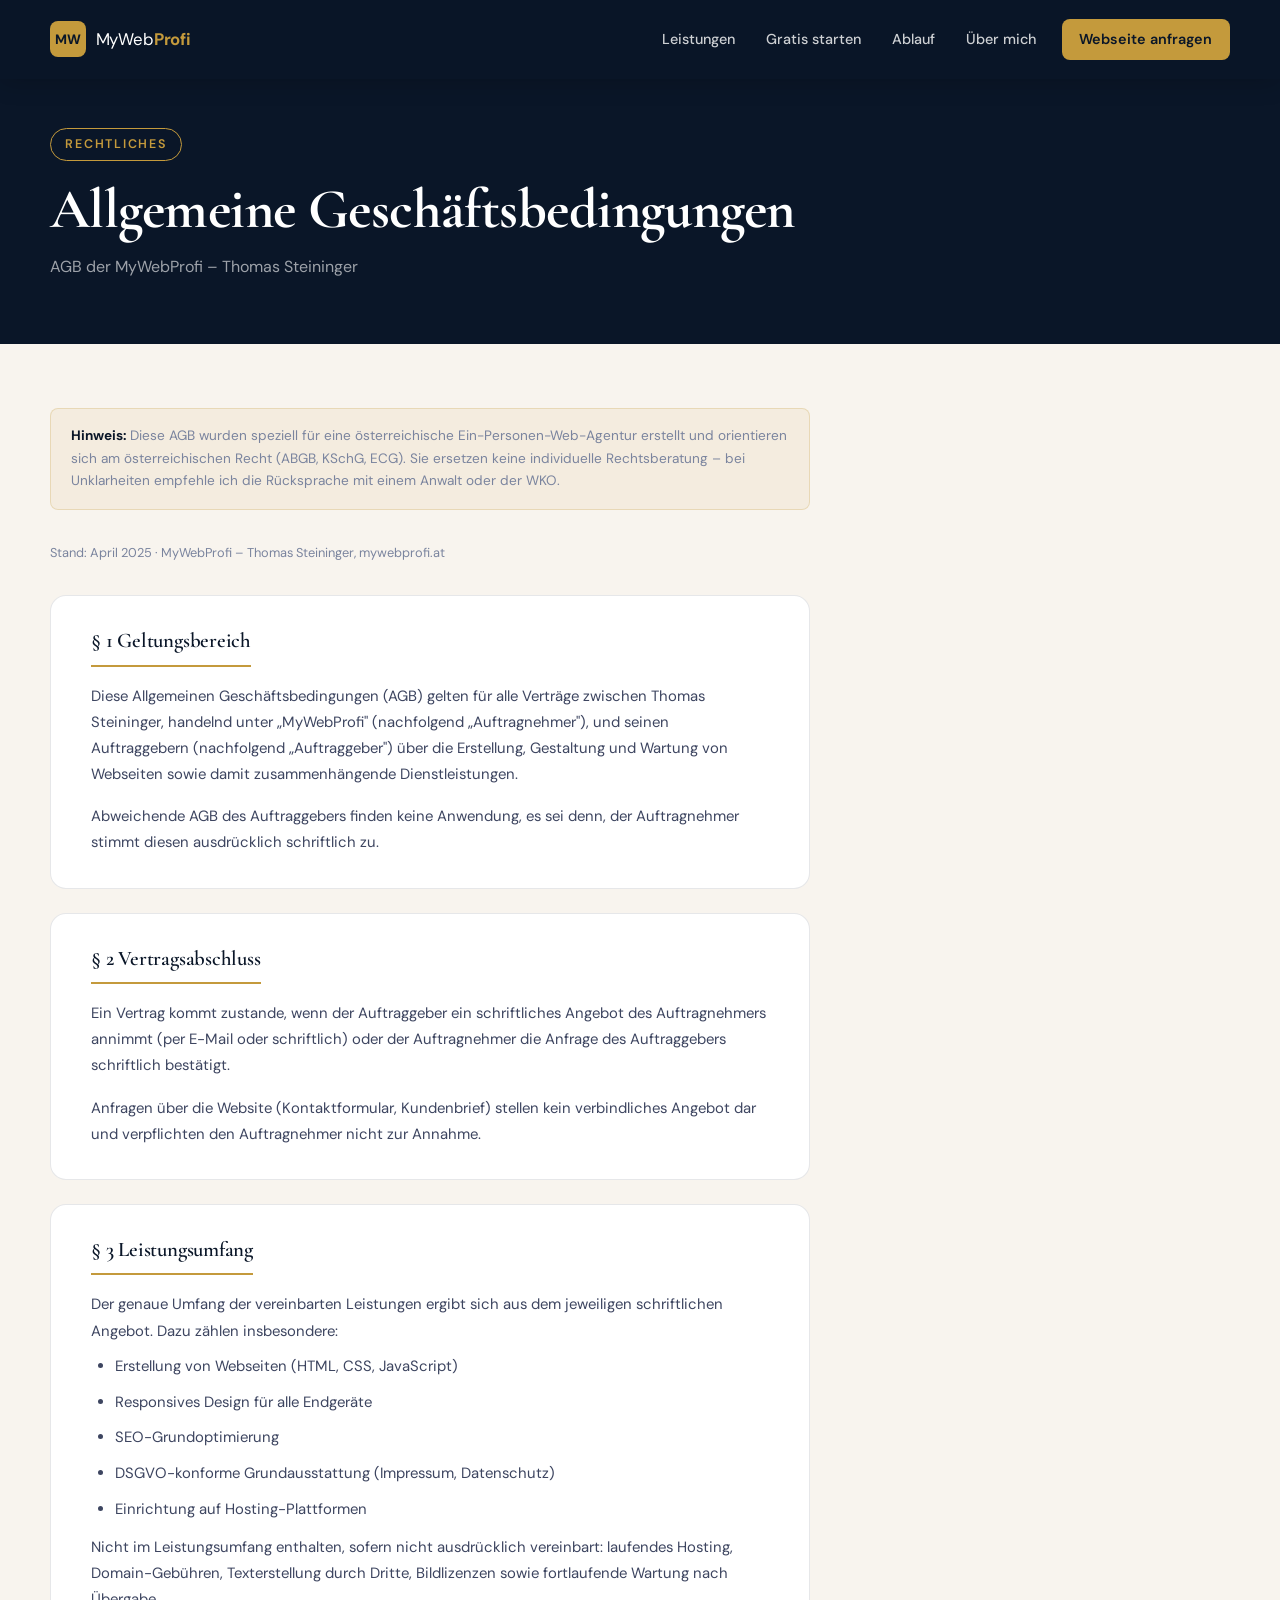
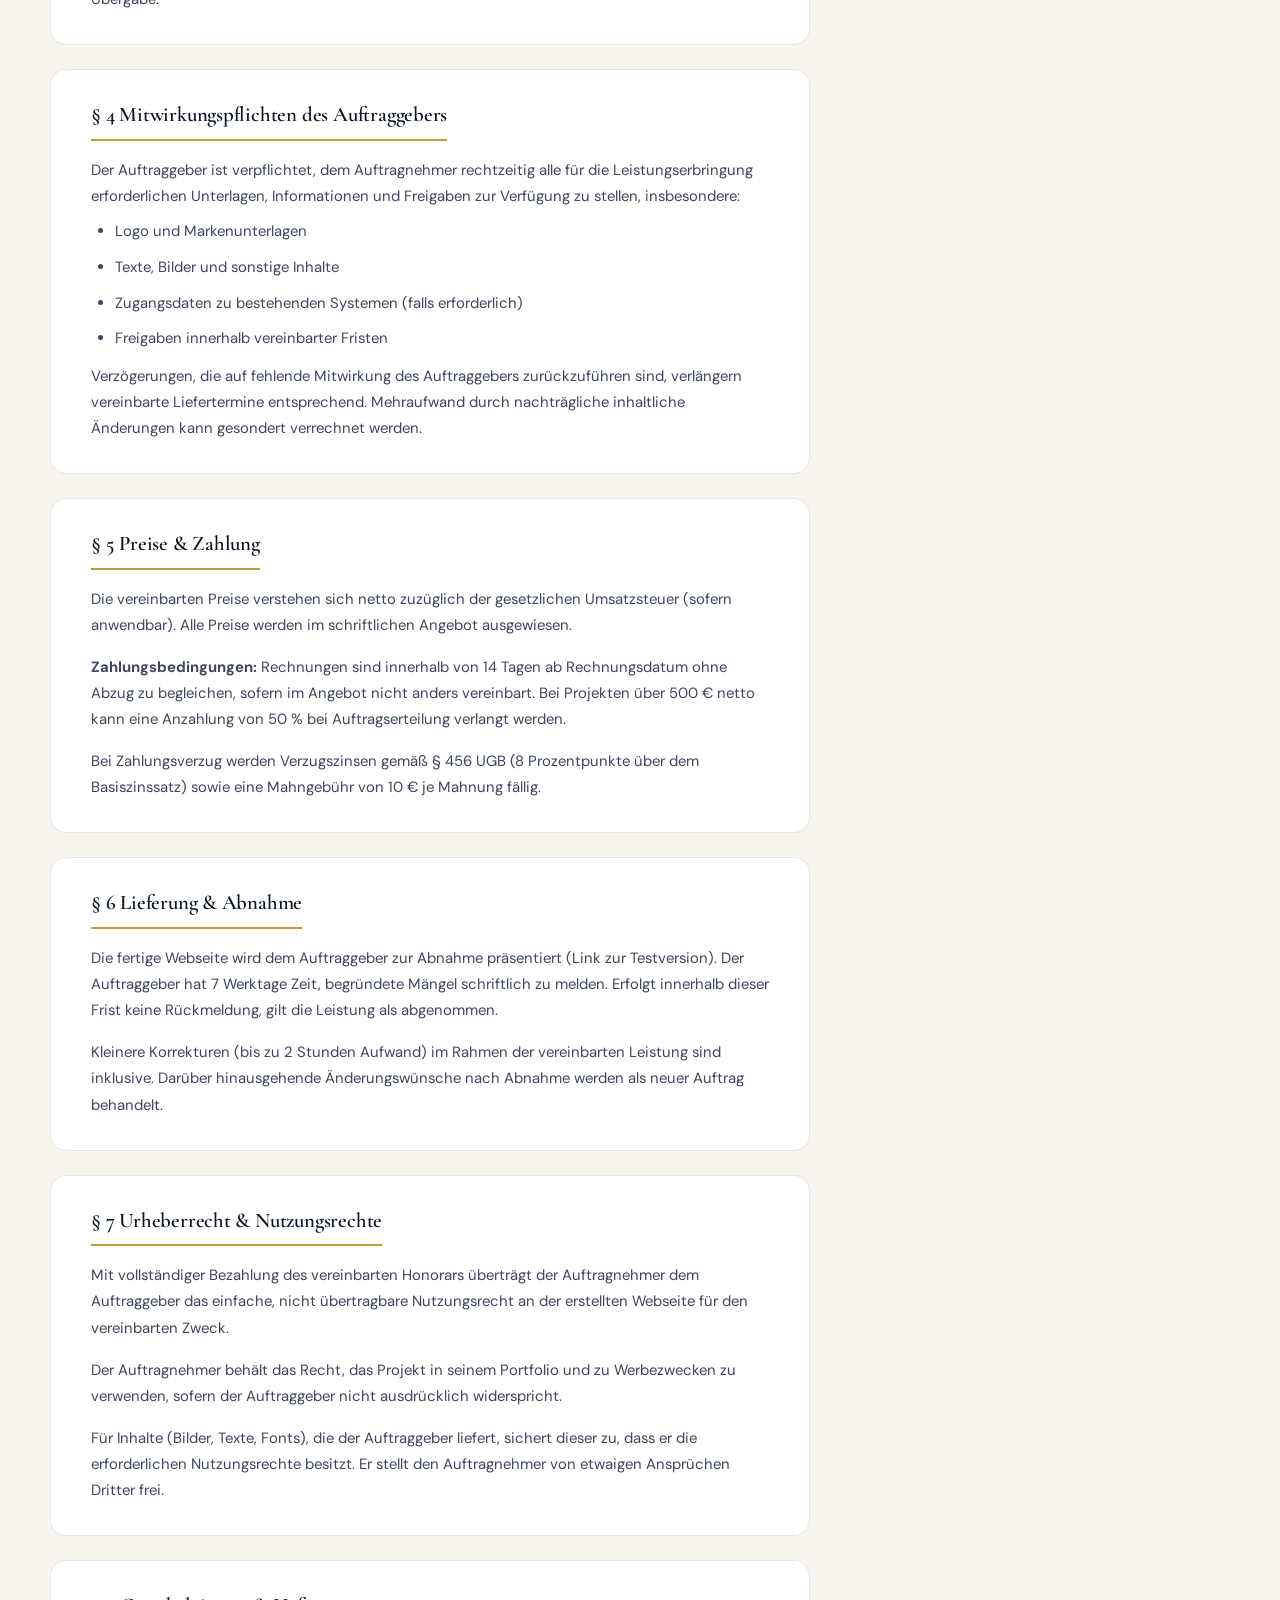
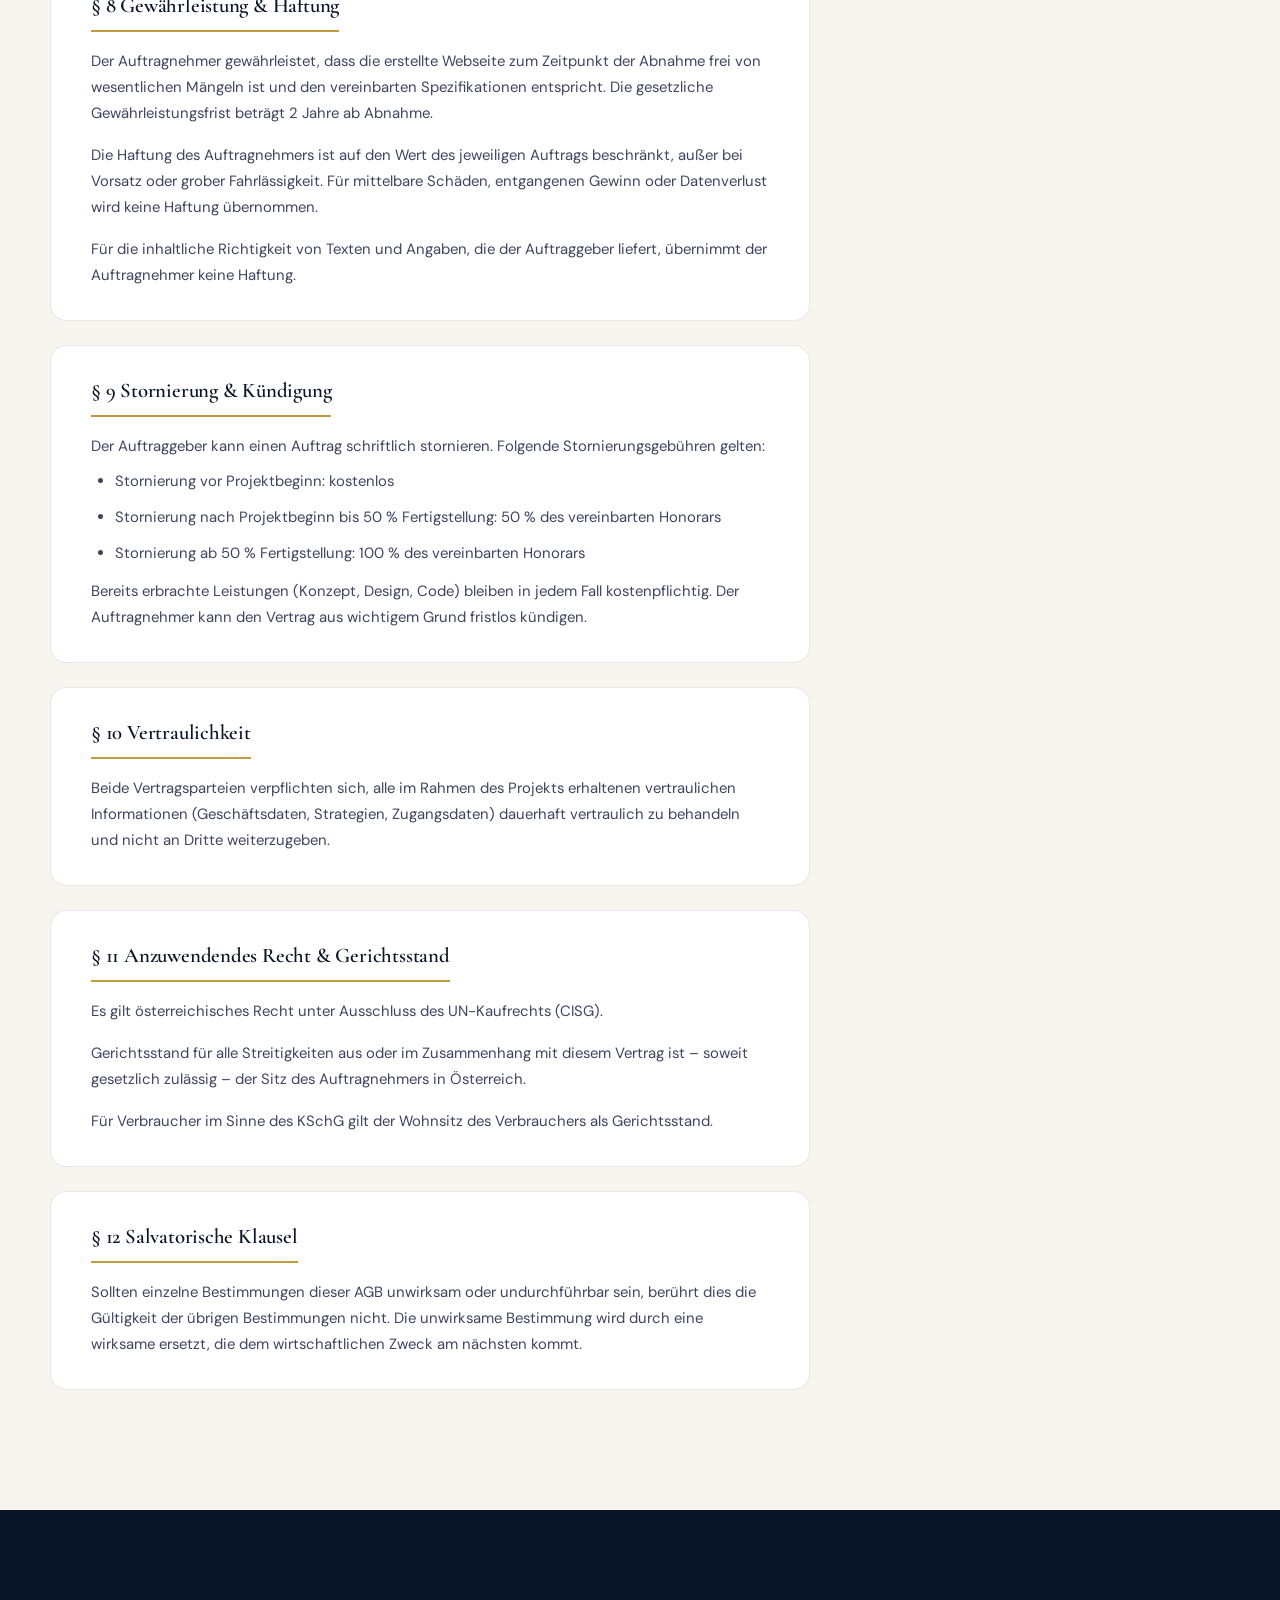
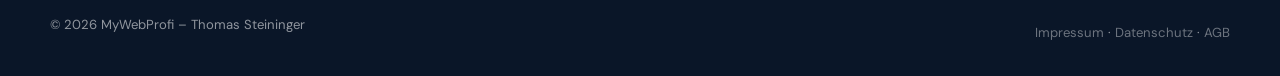
==== agb.html @ c3b55eb3 "Add files via upload" ====
<!DOCTYPE html>
<html lang="de">
<head>
  <meta charset="UTF-8" />
  <meta name="viewport" content="width=device-width, initial-scale=1.0" />
  <title>AGB – MyWebProfi</title>
  <meta name="description" content="Allgemeine Geschäftsbedingungen von MyWebProfi – Thomas Steininger." />
  <meta name="robots" content="noindex, follow" />
  <link rel="canonical" href="https://mywebprofi.at/agb.html" />
  <link rel="preconnect" href="https://fonts.googleapis.com" />
  <link rel="preconnect" href="https://fonts.gstatic.com" crossorigin />
  <link href="https://fonts.googleapis.com/css2?family=Cormorant+Garamond:wght@600;700&family=DM+Sans:wght@300;400;500;600&display=swap" rel="stylesheet" />
  <link rel="stylesheet" href="style.css" />
  <style>
    .legal-hero {
      background: var(--navy);
      padding: 8rem 0 4rem;
    }
    .legal-hero h1 {
      color: var(--white);
      font-size: clamp(2rem, 5vw, 3.5rem);
    }
    .legal-hero .section-label { margin-bottom: 1rem; }

    .legal-body {
      padding: 4rem 0 6rem;
      background: var(--cream);
    }
    .legal-content { max-width: 760px; }

    .legal-block {
      background: var(--white);
      border: 1px solid var(--border);
      border-radius: var(--radius-md);
      padding: 2rem 2.5rem;
      margin-bottom: 1.5rem;
    }
    .legal-block h2 {
      font-family: var(--font-display);
      font-size: 1.3rem;
      color: var(--navy);
      margin-bottom: 1rem;
      padding-bottom: 0.75rem;
      border-bottom: 2px solid var(--gold);
      display: inline-block;
    }
    .legal-block p, .legal-block li {
      font-size: 0.93rem;
      line-height: 1.75;
      color: var(--text-body);
      margin-bottom: 0.6rem;
    }
    .legal-block ul {
      list-style: disc;
      padding-left: 1.5rem;
      margin-bottom: 0.75rem;
    }
    .legal-block a { color: var(--gold); text-decoration: underline; }
    .legal-block p:last-child { margin-bottom: 0; }

    .stand {
      font-size: 0.8rem;
      color: var(--text-muted);
      margin-bottom: 2rem;
      display: block;
    }
    .hinweis-box {
      background: rgba(196,154,60,0.08);
      border: 1px solid rgba(196,154,60,0.25);
      border-radius: var(--radius-sm);
      padding: 1rem 1.25rem;
      font-size: 0.85rem;
      color: var(--text-muted);
      margin-bottom: 2rem;
      line-height: 1.65;
    }
    .hinweis-box strong { color: var(--navy); }
  </style>
</head>
<body>

  <!-- Navigation -->
  <header class="site-header scrolled" role="banner">
    <nav class="nav-inner" aria-label="Hauptnavigation">
      <a href="index.html" class="logo" aria-label="MyWebProfi Startseite">
        <span class="logo-mark">MW</span>
        <span class="logo-text">MyWeb<strong>Profi</strong></span>
      </a>
      <ul class="nav-links" role="list">
        <li><a href="index.html#leistungen">Leistungen</a></li>
        <li><a href="index.html#startangebot">Gratis starten</a></li>
        <li><a href="index.html#prozess">Ablauf</a></li>
        <li><a href="index.html#ueber-mich">Über mich</a></li>
        <li><a href="kundenbrief.html" class="nav-cta">Webseite anfragen</a></li>
      </ul>
    </nav>
  </header>

  <!-- Hero -->
  <section class="legal-hero">
    <div class="container">
      <span class="section-label">Rechtliches</span>
      <h1>Allgemeine Geschäfts&shy;bedingungen</h1>
      <p style="color:rgba(255,255,255,0.6);margin-top:.75rem;font-size:1rem;">
        AGB der MyWebProfi – Thomas Steininger
      </p>
    </div>
  </section>

  <!-- Content -->
  <main class="legal-body">
    <div class="container">
      <div class="legal-content">

        <div class="hinweis-box">
          <strong>Hinweis:</strong> Diese AGB wurden speziell für eine österreichische Ein-Personen-Web-Agentur erstellt und orientieren sich am österreichischen Recht (ABGB, KSchG, ECG). Sie ersetzen keine individuelle Rechtsberatung – bei Unklarheiten empfehle ich die Rücksprache mit einem Anwalt oder der WKO.
        </div>

        <span class="stand">Stand: April 2025 · MyWebProfi – Thomas Steininger, mywebprofi.at</span>

        <div class="legal-block">
          <h2>§ 1 Geltungsbereich</h2>
          <p>
            Diese Allgemeinen Geschäftsbedingungen (AGB) gelten für alle Verträge zwischen Thomas Steininger, handelnd unter „MyWebProfi" (nachfolgend „Auftragnehmer"), und seinen Auftraggebern (nachfolgend „Auftraggeber") über die Erstellung, Gestaltung und Wartung von Webseiten sowie damit zusammenhängende Dienstleistungen.
          </p>
          <p>
            Abweichende AGB des Auftraggebers finden keine Anwendung, es sei denn, der Auftragnehmer stimmt diesen ausdrücklich schriftlich zu.
          </p>
        </div>

        <div class="legal-block">
          <h2>§ 2 Vertragsabschluss</h2>
          <p>
            Ein Vertrag kommt zustande, wenn der Auftraggeber ein schriftliches Angebot des Auftragnehmers annimmt (per E-Mail oder schriftlich) oder der Auftragnehmer die Anfrage des Auftraggebers schriftlich bestätigt.
          </p>
          <p>
            Anfragen über die Website (Kontaktformular, Kundenbrief) stellen kein verbindliches Angebot dar und verpflichten den Auftragnehmer nicht zur Annahme.
          </p>
        </div>

        <div class="legal-block">
          <h2>§ 3 Leistungsumfang</h2>
          <p>
            Der genaue Umfang der vereinbarten Leistungen ergibt sich aus dem jeweiligen schriftlichen Angebot. Dazu zählen insbesondere:
          </p>
          <ul>
            <li>Erstellung von Webseiten (HTML, CSS, JavaScript)</li>
            <li>Responsives Design für alle Endgeräte</li>
            <li>SEO-Grundoptimierung</li>
            <li>DSGVO-konforme Grundausstattung (Impressum, Datenschutz)</li>
            <li>Einrichtung auf Hosting-Plattformen</li>
          </ul>
          <p>
            Nicht im Leistungsumfang enthalten, sofern nicht ausdrücklich vereinbart: laufendes Hosting, Domain-Gebühren, Texterstellung durch Dritte, Bildlizenzen sowie fortlaufende Wartung nach Übergabe.
          </p>
        </div>

        <div class="legal-block">
          <h2>§ 4 Mitwirkungspflichten des Auftraggebers</h2>
          <p>Der Auftraggeber ist verpflichtet, dem Auftragnehmer rechtzeitig alle für die Leistungserbringung erforderlichen Unterlagen, Informationen und Freigaben zur Verfügung zu stellen, insbesondere:</p>
          <ul>
            <li>Logo und Markenunterlagen</li>
            <li>Texte, Bilder und sonstige Inhalte</li>
            <li>Zugangsdaten zu bestehenden Systemen (falls erforderlich)</li>
            <li>Freigaben innerhalb vereinbarter Fristen</li>
          </ul>
          <p>
            Verzögerungen, die auf fehlende Mitwirkung des Auftraggebers zurückzuführen sind, verlängern vereinbarte Liefertermine entsprechend. Mehraufwand durch nachträgliche inhaltliche Änderungen kann gesondert verrechnet werden.
          </p>
        </div>

        <div class="legal-block">
          <h2>§ 5 Preise & Zahlung</h2>
          <p>
            Die vereinbarten Preise verstehen sich netto zuzüglich der gesetzlichen Umsatzsteuer (sofern anwendbar). Alle Preise werden im schriftlichen Angebot ausgewiesen.
          </p>
          <p>
            <strong>Zahlungsbedingungen:</strong> Rechnungen sind innerhalb von 14 Tagen ab Rechnungsdatum ohne Abzug zu begleichen, sofern im Angebot nicht anders vereinbart. Bei Projekten über 500 € netto kann eine Anzahlung von 50 % bei Auftragserteilung verlangt werden.
          </p>
          <p>
            Bei Zahlungsverzug werden Verzugszinsen gemäß § 456 UGB (8 Prozentpunkte über dem Basiszinssatz) sowie eine Mahngebühr von 10 € je Mahnung fällig.
          </p>
        </div>

        <div class="legal-block">
          <h2>§ 6 Lieferung & Abnahme</h2>
          <p>
            Die fertige Webseite wird dem Auftraggeber zur Abnahme präsentiert (Link zur Testversion). Der Auftraggeber hat 7 Werktage Zeit, begründete Mängel schriftlich zu melden. Erfolgt innerhalb dieser Frist keine Rückmeldung, gilt die Leistung als abgenommen.
          </p>
          <p>
            Kleinere Korrekturen (bis zu 2 Stunden Aufwand) im Rahmen der vereinbarten Leistung sind inklusive. Darüber hinausgehende Änderungswünsche nach Abnahme werden als neuer Auftrag behandelt.
          </p>
        </div>

        <div class="legal-block">
          <h2>§ 7 Urheberrecht & Nutzungsrechte</h2>
          <p>
            Mit vollständiger Bezahlung des vereinbarten Honorars überträgt der Auftragnehmer dem Auftraggeber das einfache, nicht übertragbare Nutzungsrecht an der erstellten Webseite für den vereinbarten Zweck.
          </p>
          <p>
            Der Auftragnehmer behält das Recht, das Projekt in seinem Portfolio und zu Werbezwecken zu verwenden, sofern der Auftraggeber nicht ausdrücklich widerspricht.
          </p>
          <p>
            Für Inhalte (Bilder, Texte, Fonts), die der Auftraggeber liefert, sichert dieser zu, dass er die erforderlichen Nutzungsrechte besitzt. Er stellt den Auftragnehmer von etwaigen Ansprüchen Dritter frei.
          </p>
        </div>

        <div class="legal-block">
          <h2>§ 8 Gewährleistung & Haftung</h2>
          <p>
            Der Auftragnehmer gewährleistet, dass die erstellte Webseite zum Zeitpunkt der Abnahme frei von wesentlichen Mängeln ist und den vereinbarten Spezifikationen entspricht. Die gesetzliche Gewährleistungsfrist beträgt 2 Jahre ab Abnahme.
          </p>
          <p>
            Die Haftung des Auftragnehmers ist auf den Wert des jeweiligen Auftrags beschränkt, außer bei Vorsatz oder grober Fahrlässigkeit. Für mittelbare Schäden, entgangenen Gewinn oder Datenverlust wird keine Haftung übernommen.
          </p>
          <p>
            Für die inhaltliche Richtigkeit von Texten und Angaben, die der Auftraggeber liefert, übernimmt der Auftragnehmer keine Haftung.
          </p>
        </div>

        <div class="legal-block">
          <h2>§ 9 Stornierung & Kündigung</h2>
          <p>Der Auftraggeber kann einen Auftrag schriftlich stornieren. Folgende Stornierungsgebühren gelten:</p>
          <ul>
            <li>Stornierung vor Projektbeginn: kostenlos</li>
            <li>Stornierung nach Projektbeginn bis 50 % Fertigstellung: 50 % des vereinbarten Honorars</li>
            <li>Stornierung ab 50 % Fertigstellung: 100 % des vereinbarten Honorars</li>
          </ul>
          <p>
            Bereits erbrachte Leistungen (Konzept, Design, Code) bleiben in jedem Fall kostenpflichtig. Der Auftragnehmer kann den Vertrag aus wichtigem Grund fristlos kündigen.
          </p>
        </div>

        <div class="legal-block">
          <h2>§ 10 Vertraulichkeit</h2>
          <p>
            Beide Vertragsparteien verpflichten sich, alle im Rahmen des Projekts erhaltenen vertraulichen Informationen (Geschäftsdaten, Strategien, Zugangsdaten) dauerhaft vertraulich zu behandeln und nicht an Dritte weiterzugeben.
          </p>
        </div>

        <div class="legal-block">
          <h2>§ 11 Anzuwendendes Recht & Gerichtsstand</h2>
          <p>
            Es gilt österreichisches Recht unter Ausschluss des UN-Kaufrechts (CISG).
          </p>
          <p>
            Gerichtsstand für alle Streitigkeiten aus oder im Zusammenhang mit diesem Vertrag ist – soweit gesetzlich zulässig – der Sitz des Auftragnehmers in Österreich.
          </p>
          <p>
            Für Verbraucher im Sinne des KSchG gilt der Wohnsitz des Verbrauchers als Gerichtsstand.
          </p>
        </div>

        <div class="legal-block">
          <h2>§ 12 Salvatorische Klausel</h2>
          <p>
            Sollten einzelne Bestimmungen dieser AGB unwirksam oder undurchführbar sein, berührt dies die Gültigkeit der übrigen Bestimmungen nicht. Die unwirksame Bestimmung wird durch eine wirksame ersetzt, die dem wirtschaftlichen Zweck am nächsten kommt.
          </p>
        </div>

      </div>
    </div>
  </main>

  <!-- Footer -->
  <footer class="site-footer" role="contentinfo">
    <div class="container">
      <div class="footer-bottom">
        <p>&copy; <span id="year"></span> MyWebProfi – Thomas Steininger</p>
        <p>
          <a href="impressum.html" style="color:rgba(255,255,255,.4);">Impressum</a> ·
          <a href="datenschutz.html" style="color:rgba(255,255,255,.4);">Datenschutz</a> ·
          <a href="agb.html" style="color:rgba(255,255,255,.4);">AGB</a>
        </p>
      </div>
    </div>
  </footer>

  <script>document.getElementById('year').textContent = new Date().getFullYear();</script>
</body>
</html>
---- style.css ----
/* ============================================================
   MyWebProfi – style.css
   Farb-Konzept: Tiefes Navy + Warmes Gold + Creme
   Typografie: Cormorant Garamond (Display) + DM Sans (Body)
   ============================================================ */

/* ---------- CSS Custom Properties (Design Tokens) ---------- */
:root {
  /* Farben */
  --navy:        #0A1628;
  --navy-light:  #13233F;
  --navy-mid:    #1C3059;
  --gold:        #C49A3C;
  --gold-light:  #D4AC52;
  --gold-pale:   #F0DFA8;
  --cream:       #F8F4EE;
  --cream-dark:  #EDE7DA;
  --white:       #FFFFFF;
  --text-dark:   #1A1A2E;
  --text-body:   #3D4560;
  --text-muted:  #7A849E;
  --border:      rgba(10, 22, 40, 0.1);
  --border-dark: rgba(255,255,255,0.1);

  /* Typografie */
  --font-display: 'Cormorant Garamond', Georgia, serif;
  --font-body:    'DM Sans', system-ui, sans-serif;

  /* Abstände */
  --section-gap:  6rem;
  --container:    1180px;
  --radius-sm:    8px;
  --radius-md:    16px;
  --radius-lg:    24px;

  /* Übergänge */
  --ease-out:    cubic-bezier(0.22, 1, 0.36, 1);
  --ease-in-out: cubic-bezier(0.65, 0, 0.35, 1);
}

/* ---------- Reset & Base ---------- */
*, *::before, *::after { box-sizing: border-box; margin: 0; padding: 0; }

html {
  scroll-behavior: smooth;
  scroll-padding-top: 80px;
  -webkit-font-smoothing: antialiased;
}

body {
  font-family: var(--font-body);
  font-size: 1rem;
  line-height: 1.7;
  color: var(--text-body);
  background: var(--cream);
  overflow-x: hidden;
}

img { max-width: 100%; height: auto; display: block; }

a { color: inherit; text-decoration: none; }
a:focus-visible {
  outline: 2px solid var(--gold);
  outline-offset: 3px;
  border-radius: 2px;
}

ul { list-style: none; }

::selection { background: var(--gold); color: var(--white); }

/* ---------- Typography ---------- */
h1, h2, h3, h4 {
  font-family: var(--font-display);
  font-weight: 600;
  line-height: 1.15;
  color: var(--navy);
  letter-spacing: -0.01em;
}

h1 { font-size: clamp(2.8rem, 6vw, 5rem); font-weight: 700; }
h2 { font-size: clamp(2rem, 4vw, 3rem); }
h3 { font-size: clamp(1.25rem, 2.5vw, 1.6rem); }

em { font-style: italic; color: var(--gold); }

p + p { margin-top: 1rem; }

/* ---------- Layout Utilities ---------- */
.container {
  width: min(var(--container), 100% - 3rem);
  margin-inline: auto;
}

.section { padding-block: var(--section-gap); }

.section-dark {
  background: var(--navy);
  color: var(--cream);
}
.section-dark h1, .section-dark h2, .section-dark h3 {
  color: var(--white);
}
.section-dark p, .section-dark li { color: rgba(248,244,238,0.75); }

.section-accent { background: var(--cream-dark); }

.section-header {
  text-align: center;
  max-width: 680px;
  margin: 0 auto 4rem;
}
.section-header p {
  margin-top: 1rem;
  font-size: 1.05rem;
}

.section-label {
  display: inline-block;
  font-family: var(--font-body);
  font-size: 0.78rem;
  font-weight: 600;
  letter-spacing: 0.14em;
  text-transform: uppercase;
  color: var(--gold);
  margin-bottom: 0.85rem;
  padding: 0.3rem 0.9rem;
  border: 1px solid var(--gold);
  border-radius: 100px;
}

/* ---------- Buttons ---------- */
.btn {
  display: inline-flex;
  align-items: center;
  gap: 0.55rem;
  font-family: var(--font-body);
  font-size: 0.92rem;
  font-weight: 600;
  padding: 0.85rem 1.75rem;
  border-radius: var(--radius-sm);
  border: 2px solid transparent;
  cursor: pointer;
  transition: all 0.25s var(--ease-out);
  white-space: nowrap;
  text-decoration: none;
}

.btn-primary {
  background: var(--gold);
  color: var(--navy);
  border-color: var(--gold);
}
.btn-primary:hover {
  background: var(--gold-light);
  border-color: var(--gold-light);
  transform: translateY(-2px);
  box-shadow: 0 8px 24px rgba(196,154,60,0.35);
}

.btn-ghost {
  background: transparent;
  color: var(--white);
  border-color: rgba(255,255,255,0.3);
}
.btn-ghost:hover {
  border-color: var(--white);
  background: rgba(255,255,255,0.08);
}

.btn-outline {
  background: transparent;
  color: var(--gold);
  border-color: var(--gold);
}
.btn-outline:hover {
  background: var(--gold);
  color: var(--navy);
  transform: translateY(-2px);
}

/* ---------- Navigation ---------- */
.site-header {
  position: fixed;
  top: 0; left: 0; right: 0;
  z-index: 100;
  padding: 0;
  transition: background 0.3s var(--ease-out), box-shadow 0.3s var(--ease-out), padding 0.3s;
}

.site-header.scrolled {
  background: rgba(10, 22, 40, 0.97);
  backdrop-filter: blur(12px);
  box-shadow: 0 2px 24px rgba(0,0,0,0.2);
}

.nav-inner {
  display: flex;
  align-items: center;
  justify-content: space-between;
  width: min(var(--container), 100% - 3rem);
  margin-inline: auto;
  padding-block: 1.2rem;
  gap: 2rem;
}

/* Logo */
.logo {
  display: flex;
  align-items: center;
  gap: 0.6rem;
  color: var(--white);
  font-family: var(--font-body);
  font-size: 1.05rem;
  font-weight: 400;
  letter-spacing: -0.01em;
  text-decoration: none;
}
.logo-mark {
  width: 36px; height: 36px;
  background: var(--gold);
  color: var(--navy);
  border-radius: 8px;
  display: grid;
  place-items: center;
  font-weight: 700;
  font-size: 0.85rem;
  letter-spacing: 0;
  flex-shrink: 0;
  transition: transform 0.2s var(--ease-out);
}
.logo:hover .logo-mark { transform: rotate(-6deg) scale(1.05); }
.logo-text strong { font-weight: 700; color: var(--gold); }

/* Nav links */
.nav-links {
  display: flex;
  align-items: center;
  gap: 0.25rem;
}

.nav-links a {
  display: block;
  padding: 0.5rem 0.85rem;
  font-size: 0.9rem;
  font-weight: 500;
  color: rgba(255,255,255,0.8);
  border-radius: var(--radius-sm);
  transition: color 0.2s, background 0.2s;
}
.nav-links a:hover { color: var(--white); background: rgba(255,255,255,0.08); }

.nav-links .nav-cta {
  background: var(--gold);
  color: var(--navy);
  font-weight: 600;
  padding: 0.5rem 1.1rem;
  margin-left: 0.5rem;
}
.nav-links .nav-cta:hover { background: var(--gold-light); }

/* Mobile toggle */
.nav-toggle {
  display: none;
  flex-direction: column;
  gap: 5px;
  background: none;
  border: none;
  cursor: pointer;
  padding: 0.4rem;
}
.nav-toggle span {
  display: block;
  width: 24px;
  height: 2px;
  background: var(--white);
  border-radius: 2px;
  transition: transform 0.25s var(--ease-out), opacity 0.25s;
}
.nav-toggle.open span:nth-child(1) { transform: translateY(7px) rotate(45deg); }
.nav-toggle.open span:nth-child(2) { opacity: 0; }
.nav-toggle.open span:nth-child(3) { transform: translateY(-7px) rotate(-45deg); }

/* ---------- Hero ---------- */
.hero {
  position: relative;
  min-height: 100svh;
  display: flex;
  align-items: center;
  background: var(--navy);
  overflow: hidden;
  padding-top: 100px;
  padding-bottom: 5rem;
}

.hero-bg {
  position: absolute;
  inset: 0;
  pointer-events: none;
}

.hero-grid {
  position: absolute;
  inset: 0;
  background-image:
    linear-gradient(rgba(196,154,60,0.06) 1px, transparent 1px),
    linear-gradient(90deg, rgba(196,154,60,0.06) 1px, transparent 1px);
  background-size: 60px 60px;
  mask-image: radial-gradient(ellipse 80% 80% at 50% 50%, black 20%, transparent 80%);
}

.hero-glow {
  position: absolute;
  border-radius: 50%;
  filter: blur(80px);
  pointer-events: none;
}
.glow-1 {
  width: 600px; height: 600px;
  background: radial-gradient(circle, rgba(196,154,60,0.15) 0%, transparent 70%);
  top: -20%; right: -10%;
}
.glow-2 {
  width: 400px; height: 400px;
  background: radial-gradient(circle, rgba(28,48,89,0.8) 0%, transparent 70%);
  bottom: 0; left: 5%;
}

.hero-content {
  position: relative;
  z-index: 1;
  max-width: 760px;
}

.hero-badge {
  display: inline-flex;
  align-items: center;
  gap: 0.5rem;
  font-size: 0.8rem;
  font-weight: 600;
  letter-spacing: 0.1em;
  text-transform: uppercase;
  color: var(--gold);
  border: 1px solid rgba(196,154,60,0.35);
  border-radius: 100px;
  padding: 0.35rem 0.9rem;
  margin-bottom: 1.5rem;
}

.badge-dot {
  width: 6px; height: 6px;
  background: var(--gold);
  border-radius: 50%;
  animation: pulse 2s ease-in-out infinite;
}
@keyframes pulse {
  0%, 100% { opacity: 1; transform: scale(1); }
  50% { opacity: 0.5; transform: scale(1.4); }
}

.hero-title {
  color: var(--white);
  margin-bottom: 1.5rem;
  text-shadow: 0 2px 40px rgba(0,0,0,0.4);
}

.hero-subtitle {
  font-size: clamp(1.05rem, 2vw, 1.2rem);
  color: rgba(248,244,238,0.7);
  max-width: 560px;
  margin-bottom: 2.5rem;
  line-height: 1.7;
}

.hero-actions {
  display: flex;
  flex-wrap: wrap;
  gap: 1rem;
  margin-bottom: 3.5rem;
}

.hero-stats {
  display: flex;
  flex-wrap: wrap;
  align-items: center;
  gap: 0;
  padding-top: 2rem;
  border-top: 1px solid rgba(255,255,255,0.1);
}

.stat {
  display: flex;
  flex-direction: column;
  align-items: flex-start;
  padding-inline: 2rem;
}
.stat:first-child { padding-left: 0; }

.stat-number {
  font-family: var(--font-display);
  font-size: 2.5rem;
  font-weight: 700;
  color: var(--white);
  line-height: 1;
}
.stat-plus {
  font-family: var(--font-display);
  font-size: 1.8rem;
  font-weight: 700;
  color: var(--gold);
  vertical-align: top;
  line-height: 1;
}
.stat-label {
  font-size: 0.8rem;
  color: rgba(255,255,255,0.5);
  margin-top: 0.25rem;
  letter-spacing: 0.02em;
}
.stat-divider {
  width: 1px;
  height: 48px;
  background: rgba(255,255,255,0.12);
}

.hero-scroll-hint {
  position: absolute;
  bottom: 2rem;
  right: 2.5rem;
  display: flex;
  align-items: center;
  gap: 0.6rem;
  color: rgba(255,255,255,0.35);
  font-size: 0.72rem;
  letter-spacing: 0.1em;
  text-transform: uppercase;
  writing-mode: vertical-rl;
}

@keyframes scrollBounce {
  0%, 100% { transform: translateY(0); }
  50% { transform: translateY(4px); }
}
.scroll-dot { animation: scrollBounce 2s ease-in-out infinite; }

/* ---------- USPs ---------- */
.usps { padding-block: 5rem; background: var(--cream); }

.usps-grid {
  display: grid;
  grid-template-columns: repeat(auto-fit, minmax(240px, 1fr));
  gap: 1.5rem;
}

.usp-card {
  background: var(--white);
  border-radius: var(--radius-md);
  padding: 2rem;
  border: 1px solid var(--border);
  transition: transform 0.3s var(--ease-out), box-shadow 0.3s var(--ease-out), border-color 0.3s;
  position: relative;
  overflow: hidden;
}
.usp-card::before {
  content: '';
  position: absolute;
  bottom: 0; left: 0; right: 0;
  height: 3px;
  background: var(--gold);
  transform: scaleX(0);
  transition: transform 0.3s var(--ease-out);
  transform-origin: left;
}
.usp-card:hover {
  transform: translateY(-6px);
  box-shadow: 0 16px 48px rgba(10,22,40,0.1);
  border-color: rgba(196,154,60,0.25);
}
.usp-card:hover::before { transform: scaleX(1); }

.usp-icon {
  font-size: 2rem;
  margin-bottom: 1rem;
  display: block;
}

.usp-card h3 {
  font-size: 1.2rem;
  margin-bottom: 0.6rem;
}

.usp-card p { font-size: 0.93rem; color: var(--text-muted); line-height: 1.65; }

/* ---------- Leistungen ---------- */
.leistungen { background: var(--cream); }

.leistungen-grid {
  display: grid;
  grid-template-columns: repeat(auto-fit, minmax(280px, 1fr));
  gap: 1.5rem;
}

.leistung-card {
  background: var(--white);
  border: 1px solid var(--border);
  border-radius: var(--radius-md);
  padding: 2.25rem 2rem;
  position: relative;
  transition: transform 0.3s var(--ease-out), box-shadow 0.3s var(--ease-out);
}
.leistung-card:hover {
  transform: translateY(-4px);
  box-shadow: 0 12px 40px rgba(10,22,40,0.08);
}

.leistung-num {
  position: absolute;
  top: 1.5rem; right: 1.75rem;
  font-family: var(--font-display);
  font-size: 3.5rem;
  font-weight: 700;
  color: var(--cream-dark);
  line-height: 1;
  user-select: none;
}

.leistung-icon {
  color: var(--gold);
  margin-bottom: 1.25rem;
}

.leistung-card h3 { margin-bottom: 0.75rem; font-size: 1.3rem; }
.leistung-card > p { font-size: 0.93rem; margin-bottom: 1.5rem; }

.leistung-features {
  display: flex;
  flex-direction: column;
  gap: 0.4rem;
}
.leistung-features li {
  font-size: 0.88rem;
  color: var(--text-muted);
  padding-left: 1.1rem;
  position: relative;
}
.leistung-features li::before {
  content: '✓';
  position: absolute;
  left: 0;
  color: var(--gold);
  font-weight: 600;
}

/* ---------- Pakete ---------- */
.pakete-grid {
  display: grid;
  grid-template-columns: repeat(auto-fit, minmax(280px, 1fr));
  gap: 1.5rem;
  align-items: start;
}

.paket-card {
  background: var(--navy-light);
  border: 1px solid var(--border-dark);
  border-radius: var(--radius-md);
  padding: 2.25rem 2rem;
  position: relative;
  transition: transform 0.3s var(--ease-out), box-shadow 0.3s var(--ease-out);
}
.paket-card:hover { transform: translateY(-4px); }

.paket-featured {
  background: linear-gradient(135deg, var(--navy-mid) 0%, var(--navy-light) 100%);
  border-color: var(--gold);
  box-shadow: 0 0 0 1px var(--gold), 0 20px 60px rgba(0,0,0,0.4);
  transform: scale(1.03);
}
.paket-featured:hover { transform: scale(1.03) translateY(-4px); }

.paket-badge {
  position: absolute;
  top: -1rem; left: 50%;
  transform: translateX(-50%);
  background: var(--gold);
  color: var(--navy);
  font-size: 0.75rem;
  font-weight: 700;
  letter-spacing: 0.06em;
  text-transform: uppercase;
  padding: 0.3rem 1rem;
  border-radius: 100px;
  white-space: nowrap;
}

.paket-header { margin-bottom: 1.75rem; }

.paket-name {
  display: block;
  font-size: 0.8rem;
  font-weight: 600;
  letter-spacing: 0.12em;
  text-transform: uppercase;
  color: var(--gold);
  margin-bottom: 0.75rem;
}

.paket-preis {
  display: flex;
  align-items: baseline;
  gap: 0.2rem;
  margin-bottom: 0.75rem;
}
.preis-von { font-size: 0.85rem; color: rgba(255,255,255,0.5); }
.preis-zahl {
  font-family: var(--font-display);
  font-size: 3rem;
  font-weight: 700;
  color: var(--white);
  line-height: 1;
}
.preis-waehrung {
  font-family: var(--font-display);
  font-size: 1.5rem;
  font-weight: 600;
  color: var(--gold);
}

.paket-desc { font-size: 0.9rem; color: rgba(255,255,255,0.55); line-height: 1.55; }

.paket-features {
  display: flex;
  flex-direction: column;
  gap: 0.6rem;
  margin-bottom: 2rem;
}
.paket-features li {
  font-size: 0.9rem;
  color: rgba(248,244,238,0.8);
  display: flex;
  align-items: center;
  gap: 0.6rem;
}
.paket-features li span {
  color: var(--gold);
  font-weight: 700;
  flex-shrink: 0;
}
.paket-features li.feature-grayed {
  color: rgba(255,255,255,0.25);
}
.paket-features li.feature-grayed span { color: rgba(255,255,255,0.2); }

.paket-btn { width: 100%; justify-content: center; }

.pakete-hinweis {
  text-align: center;
  margin-top: 2.5rem;
  color: rgba(255,255,255,0.45);
  font-size: 0.9rem;
}
.pakete-hinweis a { color: var(--gold); text-decoration: underline; }

/* ---------- Prozess ---------- */
.prozess { background: var(--cream); }

.prozess-steps {
  display: grid;
  gap: 0;
  max-width: 760px;
  margin: 0 auto;
}

.prozess-step {
  display: grid;
  grid-template-columns: 80px 1fr;
  gap: 2rem;
  padding-bottom: 3rem;
  position: relative;
}
.prozess-step:not(:last-child)::after {
  content: '';
  position: absolute;
  left: 39px;
  top: 60px;
  bottom: 0;
  width: 2px;
  background: linear-gradient(to bottom, var(--gold), rgba(196,154,60,0.1));
}

.step-number {
  width: 56px; height: 56px;
  background: var(--navy);
  color: var(--gold);
  border-radius: 50%;
  display: grid;
  place-items: center;
  font-family: var(--font-display);
  font-size: 1.4rem;
  font-weight: 700;
  border: 2px solid var(--gold);
  flex-shrink: 0;
  position: relative;
  z-index: 1;
  transition: transform 0.3s var(--ease-out), box-shadow 0.3s var(--ease-out);
}
.prozess-step:hover .step-number {
  transform: scale(1.1);
  box-shadow: 0 0 0 6px rgba(196,154,60,0.12);
}

.step-content { padding-top: 0.75rem; }
.step-content h3 { margin-bottom: 0.5rem; }
.step-content p { font-size: 0.95rem; }

/* ---------- Vertrauen ---------- */
.vertrauen-inner {
  display: grid;
  grid-template-columns: 1fr auto;
  gap: 5rem;
  align-items: center;
}

.vertrauen-text .section-label { margin-bottom: 1rem; }
.vertrauen-text h2 { margin-bottom: 1.25rem; }

.vertrauen-liste {
  display: flex;
  flex-direction: column;
  gap: 0.75rem;
  margin-top: 2rem;
}
.vertrauen-liste li {
  display: flex;
  align-items: center;
  gap: 0.75rem;
  font-size: 0.95rem;
  font-weight: 500;
}

.vertrauen-bild { flex-shrink: 0; }

.bild-placeholder {
  width: 280px; height: 320px;
  border-radius: var(--radius-lg);
  background: linear-gradient(135deg, var(--navy) 0%, var(--navy-mid) 100%);
  display: grid;
  place-items: center;
  position: relative;
  border: 2px solid var(--cream-dark);
  overflow: hidden;
}
.bild-initials {
  font-family: var(--font-display);
  font-size: 5rem;
  font-weight: 700;
  color: var(--gold);
  opacity: 0.6;
  user-select: none;
}
.bild-deco {
  position: absolute;
  bottom: -20px; right: -20px;
  width: 120px; height: 120px;
  border: 3px solid var(--gold);
  border-radius: var(--radius-md);
  opacity: 0.25;
  transform: rotate(15deg);
}

/* ---------- Über mich ---------- */
.ueber-inner { max-width: 760px; }

.ueber-content .section-label { margin-bottom: 1rem; }
.ueber-content h2 { margin-bottom: 1.5rem; }

.ueber-skills {
  display: flex;
  flex-wrap: wrap;
  gap: 0.6rem;
  margin-top: 2rem;
}

.skill-tag {
  padding: 0.4rem 0.9rem;
  background: var(--cream-dark);
  border: 1px solid rgba(10,22,40,0.12);
  border-radius: 100px;
  font-size: 0.83rem;
  font-weight: 500;
  color: var(--navy);
}

/* ---------- FAQ ---------- */
.faq-list {
  max-width: 760px;
  margin: 0 auto;
  display: flex;
  flex-direction: column;
  gap: 0;
}

.faq-item {
  border-bottom: 1px solid var(--border-dark);
}
.faq-item:first-child { border-top: 1px solid var(--border-dark); }

.faq-question {
  width: 100%;
  display: flex;
  align-items: center;
  justify-content: space-between;
  gap: 1rem;
  background: none;
  border: none;
  padding: 1.35rem 0;
  text-align: left;
  cursor: pointer;
  color: var(--white);
  font-family: var(--font-body);
  font-size: 1rem;
  font-weight: 500;
  line-height: 1.4;
}

.faq-icon {
  width: 28px; height: 28px;
  border: 1.5px solid rgba(255,255,255,0.25);
  border-radius: 50%;
  display: grid;
  place-items: center;
  flex-shrink: 0;
  transition: transform 0.3s var(--ease-out), border-color 0.2s;
  position: relative;
}
.faq-icon::before, .faq-icon::after {
  content: '';
  position: absolute;
  background: currentColor;
  border-radius: 2px;
  transition: transform 0.3s var(--ease-out), opacity 0.3s;
}
.faq-icon::before { width: 10px; height: 1.5px; }
.faq-icon::after  { width: 1.5px; height: 10px; }

.faq-question[aria-expanded="true"] .faq-icon {
  transform: rotate(45deg);
  border-color: var(--gold);
  color: var(--gold);
}
.faq-question:hover .faq-icon { border-color: var(--gold); }

.faq-answer {
  padding-bottom: 1.5rem;
}
.faq-answer[hidden] { display: none; }
.faq-answer p { font-size: 0.95rem; }

/* ---------- Kontakt ---------- */
.kontakt { background: var(--cream); }

.kontakt-inner {
  display: grid;
  grid-template-columns: 1fr 1.4fr;
  gap: 5rem;
  align-items: start;
}

.kontakt-info .section-label { margin-bottom: 1rem; }
.kontakt-info h2 { margin-bottom: 1.25rem; }

.kontakt-daten {
  display: flex;
  flex-direction: column;
  gap: 0.85rem;
  margin-top: 2rem;
}

.kontakt-link {
  display: flex;
  align-items: center;
  gap: 0.75rem;
  font-size: 0.95rem;
  font-weight: 500;
  color: var(--text-dark);
  transition: color 0.2s;
}
.kontakt-link:hover { color: var(--gold); }

.kontakt-link-icon {
  width: 36px; height: 36px;
  background: var(--navy);
  color: var(--gold);
  border-radius: var(--radius-sm);
  display: grid;
  place-items: center;
  font-size: 0.9rem;
  flex-shrink: 0;
}

/* Form */
.kontakt-form {
  background: var(--white);
  border: 1px solid var(--border);
  border-radius: var(--radius-lg);
  padding: 2.5rem;
  display: flex;
  flex-direction: column;
  gap: 1.25rem;
}

.form-row {
  display: grid;
  grid-template-columns: 1fr 1fr;
  gap: 1.25rem;
}

.form-group { display: flex; flex-direction: column; gap: 0.4rem; }

label {
  font-size: 0.85rem;
  font-weight: 600;
  color: var(--navy);
}
label span { color: var(--gold); }

input, select, textarea {
  width: 100%;
  padding: 0.8rem 1rem;
  border: 1.5px solid var(--border);
  border-radius: var(--radius-sm);
  background: var(--cream);
  font-family: var(--font-body);
  font-size: 0.93rem;
  color: var(--text-dark);
  transition: border-color 0.2s, box-shadow 0.2s;
  appearance: none;
}
input:focus, select:focus, textarea:focus {
  outline: none;
  border-color: var(--gold);
  box-shadow: 0 0 0 3px rgba(196,154,60,0.12);
}
input::placeholder, textarea::placeholder { color: var(--text-muted); }

textarea { resize: vertical; min-height: 120px; }

.form-check {
  display: flex;
  align-items: flex-start;
  gap: 0.6rem;
}
.form-check input[type="checkbox"] {
  width: 18px; height: 18px;
  min-width: 18px;
  border-radius: 4px;
  cursor: pointer;
  margin-top: 2px;
  accent-color: var(--gold);
}
.form-check label {
  font-size: 0.83rem;
  font-weight: 400;
  color: var(--text-muted);
  cursor: pointer;
}
.form-check label a { color: var(--gold); text-decoration: underline; }

.form-submit { align-self: flex-start; }

.form-success {
  display: flex;
  align-items: center;
  gap: 0.6rem;
  padding: 0.85rem 1rem;
  background: rgba(100,180,100,0.1);
  border: 1px solid rgba(100,180,100,0.3);
  border-radius: var(--radius-sm);
  color: #2e7d32;
  font-weight: 500;
  font-size: 0.9rem;
}
.form-success[hidden] { display: none; }

/* ---------- Footer ---------- */
.site-footer {
  background: var(--navy);
  color: rgba(255,255,255,0.55);
  padding-top: 4rem;
  padding-bottom: 2rem;
}

.footer-inner {
  display: grid;
  grid-template-columns: 2fr 1fr 1fr;
  gap: 3rem;
  padding-bottom: 3rem;
  border-bottom: 1px solid var(--border-dark);
}

.footer-brand .logo { margin-bottom: 0.85rem; }
.footer-brand p { font-size: 0.9rem; line-height: 1.65; max-width: 280px; }

.footer-nav ul, .footer-legal ul {
  display: flex;
  flex-direction: column;
  gap: 0.6rem;
}
.footer-nav a, .footer-legal a {
  font-size: 0.9rem;
  color: rgba(255,255,255,0.55);
  transition: color 0.2s;
}
.footer-nav a:hover, .footer-legal a:hover { color: var(--gold); }

.footer-bottom {
  display: flex;
  justify-content: space-between;
  align-items: center;
  padding-top: 2rem;
  font-size: 0.82rem;
  flex-wrap: wrap;
  gap: 0.5rem;
}

/* ---------- Leistungen CTA ---------- */
.leistungen-cta {
  display: flex;
  align-items: center;
  justify-content: space-between;
  gap: 2rem;
  flex-wrap: wrap;
  margin-top: 3rem;
  padding: 2rem 2.5rem;
  background: var(--navy);
  border-radius: var(--radius-md);
}
.leistungen-cta p {
  color: rgba(255,255,255,0.7);
  font-size: 1rem;
  margin: 0;
  max-width: 520px;
}

/* ---------- Startangebot ---------- */
.startangebot-grid {
  display: grid;
  grid-template-columns: 1.1fr 1fr;
  gap: 2rem;
  align-items: start;
}

/* Hauptkarte */
.sa-card {
  border-radius: var(--radius-md);
  padding: 2.5rem;
  position: relative;
}
.sa-main {
  background: linear-gradient(135deg, var(--navy-mid) 0%, var(--navy-light) 100%);
  border: 1px solid var(--gold);
  box-shadow: 0 0 0 1px rgba(196,154,60,0.2), 0 24px 64px rgba(0,0,0,0.4);
}

.sa-badge {
  position: absolute;
  top: -1rem; left: 2rem;
  background: var(--gold);
  color: var(--navy);
  font-size: 0.72rem;
  font-weight: 700;
  letter-spacing: 0.08em;
  text-transform: uppercase;
  padding: 0.3rem 1rem;
  border-radius: 100px;
  white-space: nowrap;
}

.sa-icon {
  font-size: 2.4rem;
  margin-bottom: 1.25rem;
  display: block;
}

.sa-main h3 {
  font-size: 1.5rem;
  color: var(--white);
  margin-bottom: 0.9rem;
}
.sa-main p {
  font-size: 0.93rem;
  color: rgba(248,244,238,0.7);
  line-height: 1.7;
  margin-bottom: 1.5rem;
}

.sa-features {
  display: flex;
  flex-direction: column;
  gap: 0.55rem;
  margin-bottom: 2rem;
}
.sa-features li {
  font-size: 0.9rem;
  color: rgba(248,244,238,0.85);
  display: flex;
  align-items: center;
  gap: 0.65rem;
}
.sa-features li span {
  color: var(--gold);
  font-weight: 700;
  flex-shrink: 0;
}

.sa-btn { width: 100%; justify-content: center; }

/* Rechte Info-Karten */
.sa-side {
  display: flex;
  flex-direction: column;
  gap: 1rem;
}

.sa-info-card {
  background: var(--navy-light);
  border: 1px solid var(--border-dark);
  border-radius: var(--radius-md);
  padding: 1.5rem;
  transition: border-color 0.2s;
}
.sa-info-card:hover { border-color: rgba(196,154,60,0.3); }

.sa-info-icon {
  font-size: 1.4rem;
  display: block;
  margin-bottom: 0.6rem;
}

.sa-info-card h4 {
  font-family: var(--font-display);
  font-size: 1.05rem;
  color: var(--white);
  margin-bottom: 0.4rem;
}
.sa-info-card p {
  font-size: 0.88rem;
  color: rgba(248,244,238,0.6);
  line-height: 1.65;
  margin: 0;
}

/* Disclaimer */
.sa-disclaimer {
  display: flex;
  align-items: flex-start;
  gap: 0.6rem;
  margin-top: 2.5rem;
  padding: 1rem 1.25rem;
  background: rgba(255,255,255,0.04);
  border: 1px solid rgba(255,255,255,0.08);
  border-radius: var(--radius-sm);
  color: rgba(255,255,255,0.3);
  font-size: 0.8rem;
  line-height: 1.6;
}
.sa-disclaimer svg { flex-shrink: 0; margin-top: 2px; }

/* Responsive: Startangebot */
@media (max-width: 860px) {
  .startangebot-grid { grid-template-columns: 1fr; }
}
@media (max-width: 640px) {
  .leistungen-cta { flex-direction: column; align-items: flex-start; }
}

/* ---------- Back to top ---------- */
.back-to-top {
  position: fixed;
  bottom: 2rem;
  right: 2rem;
  width: 46px; height: 46px;
  background: var(--gold);
  color: var(--navy);
  border: none;
  border-radius: 50%;
  cursor: pointer;
  display: grid;
  place-items: center;
  z-index: 90;
  box-shadow: 0 4px 16px rgba(196,154,60,0.4);
  transition: transform 0.2s var(--ease-out), opacity 0.2s;
  opacity: 0;
}
.back-to-top:not([hidden]) { opacity: 1; }
.back-to-top:hover { transform: translateY(-3px); }

/* ---------- Reveal Animations ---------- */
.reveal {
  opacity: 0;
  transform: translateY(32px);
  transition: opacity 0.7s var(--ease-out), transform 0.7s var(--ease-out);
}
.reveal.visible {
  opacity: 1;
  transform: translateY(0);
}

/* Staggered delays for grid children */
.usps-grid .reveal:nth-child(2) { transition-delay: 0.08s; }
.usps-grid .reveal:nth-child(3) { transition-delay: 0.16s; }
.usps-grid .reveal:nth-child(4) { transition-delay: 0.24s; }
.leistungen-grid .reveal:nth-child(2) { transition-delay: 0.08s; }
.leistungen-grid .reveal:nth-child(3) { transition-delay: 0.16s; }
.leistungen-grid .reveal:nth-child(4) { transition-delay: 0.24s; }
.pakete-grid .reveal:nth-child(2) { transition-delay: 0.08s; }
.pakete-grid .reveal:nth-child(3) { transition-delay: 0.16s; }
.prozess-steps .reveal:nth-child(2) { transition-delay: 0.1s; }
.prozess-steps .reveal:nth-child(3) { transition-delay: 0.2s; }
.prozess-steps .reveal:nth-child(4) { transition-delay: 0.3s; }

/* ---------- Responsive: Tablet ---------- */
@media (max-width: 900px) {
  :root { --section-gap: 4.5rem; }

  .vertrauen-inner {
    grid-template-columns: 1fr;
    gap: 3rem;
  }
  .bild-placeholder { width: 220px; height: 260px; }

  .kontakt-inner {
    grid-template-columns: 1fr;
    gap: 3rem;
  }

  .footer-inner { grid-template-columns: 1fr 1fr; }
  .footer-brand { grid-column: 1 / -1; }

  .pakete-grid { grid-template-columns: 1fr; max-width: 480px; margin: 0 auto; }
  .paket-featured { transform: none; }
  .paket-featured:hover { transform: translateY(-4px); }
}

/* ---------- Responsive: Mobile ---------- */
@media (max-width: 640px) {
  :root { --section-gap: 4rem; }

  h1 { font-size: 2.5rem; }

  .nav-toggle { display: flex; }

  .nav-links {
    position: fixed;
    top: 0; left: 0; right: 0;
    height: 100svh;
    background: var(--navy);
    flex-direction: column;
    justify-content: center;
    align-items: center;
    gap: 0.5rem;
    transform: translateX(100%);
    transition: transform 0.35s var(--ease-out);
    z-index: 99;
  }
  .nav-links.open { transform: translateX(0); }
  .nav-links a { font-size: 1.2rem; padding: 0.7rem 1.5rem; }
  .nav-links .nav-cta { margin-top: 0.5rem; }

  .hero-stats { flex-direction: column; gap: 1.25rem; }
  .stat { padding-inline: 0; }
  .stat-divider { width: 48px; height: 1px; }

  .prozess-step { grid-template-columns: 56px 1fr; gap: 1rem; }
  .prozess-step:not(:last-child)::after { left: 27px; }

  .form-row { grid-template-columns: 1fr; }

  .kontakt-form { padding: 1.5rem; }

  .footer-inner { grid-template-columns: 1fr; gap: 2rem; }

  .hero-scroll-hint { display: none; }

  .vertrauen-bild { display: none; }

  .footer-bottom {
    flex-direction: column;
    align-items: flex-start;
    gap: 0.25rem;
  }
}
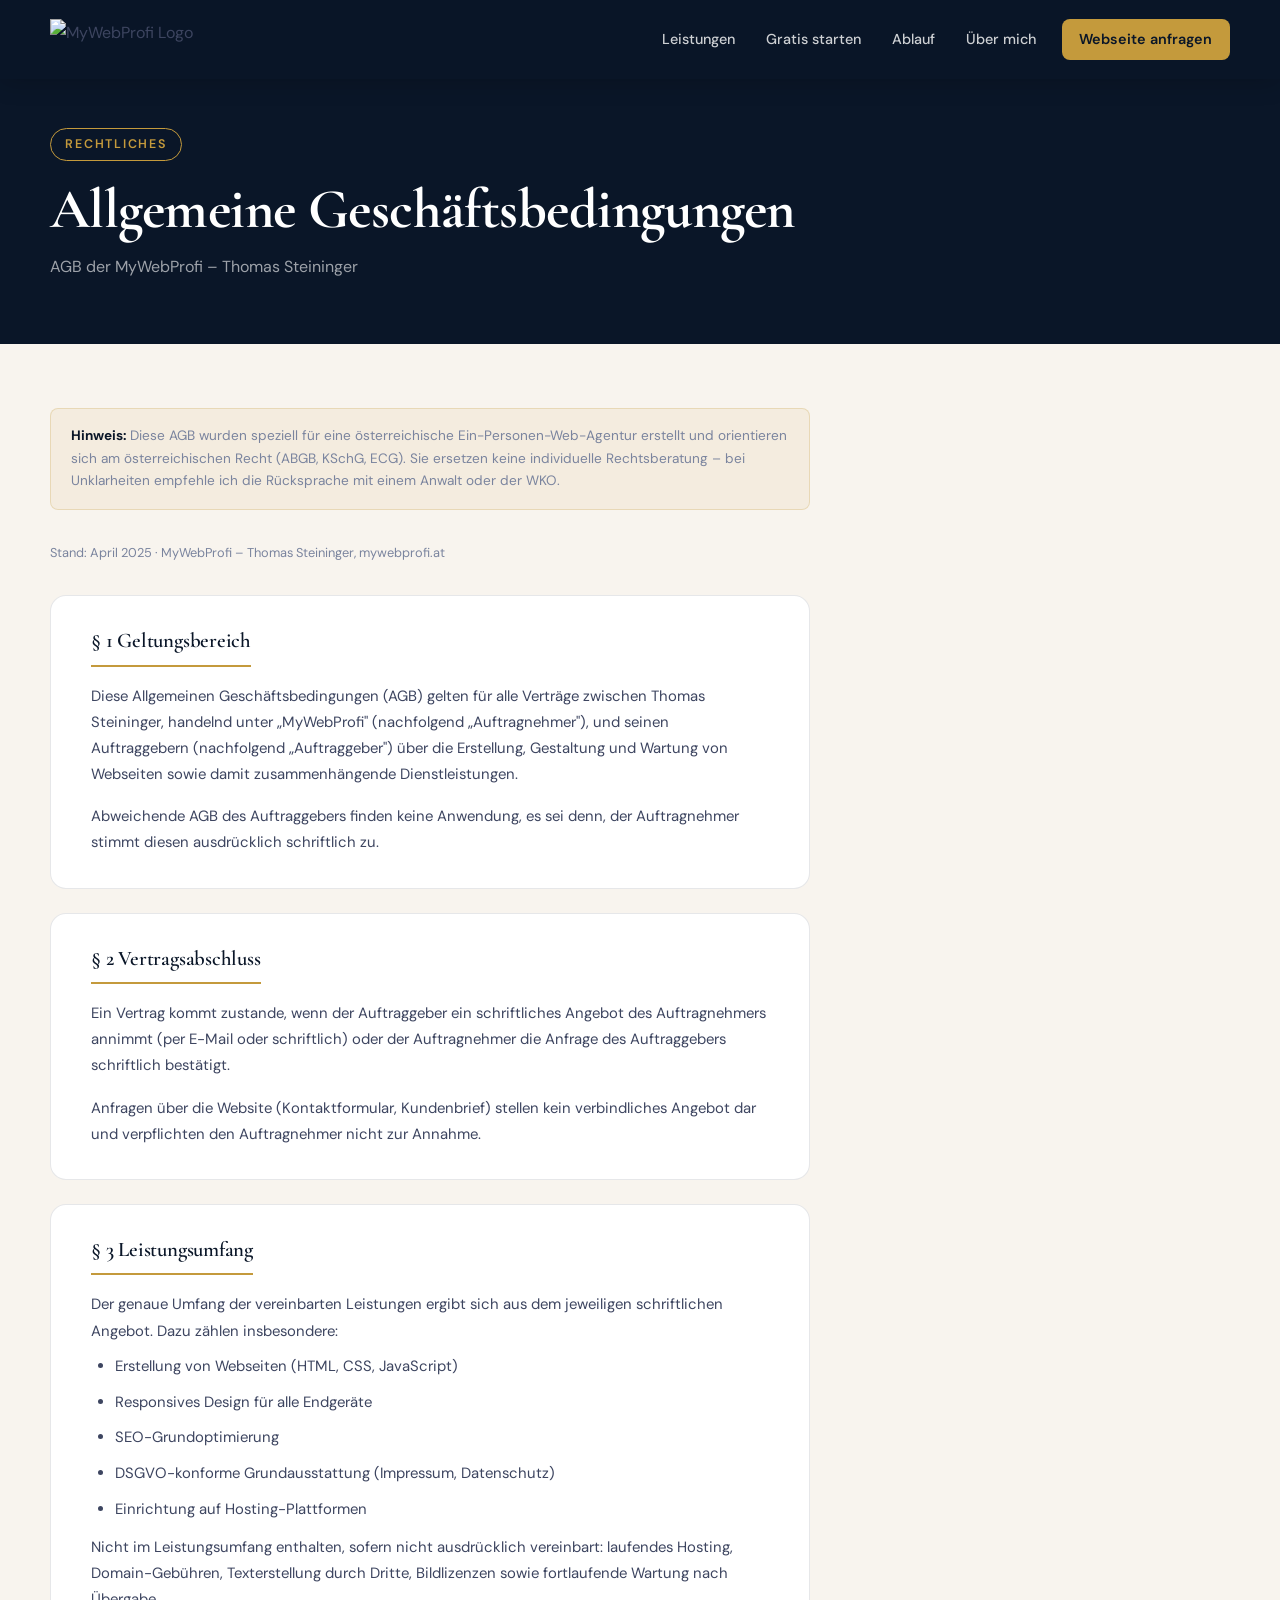
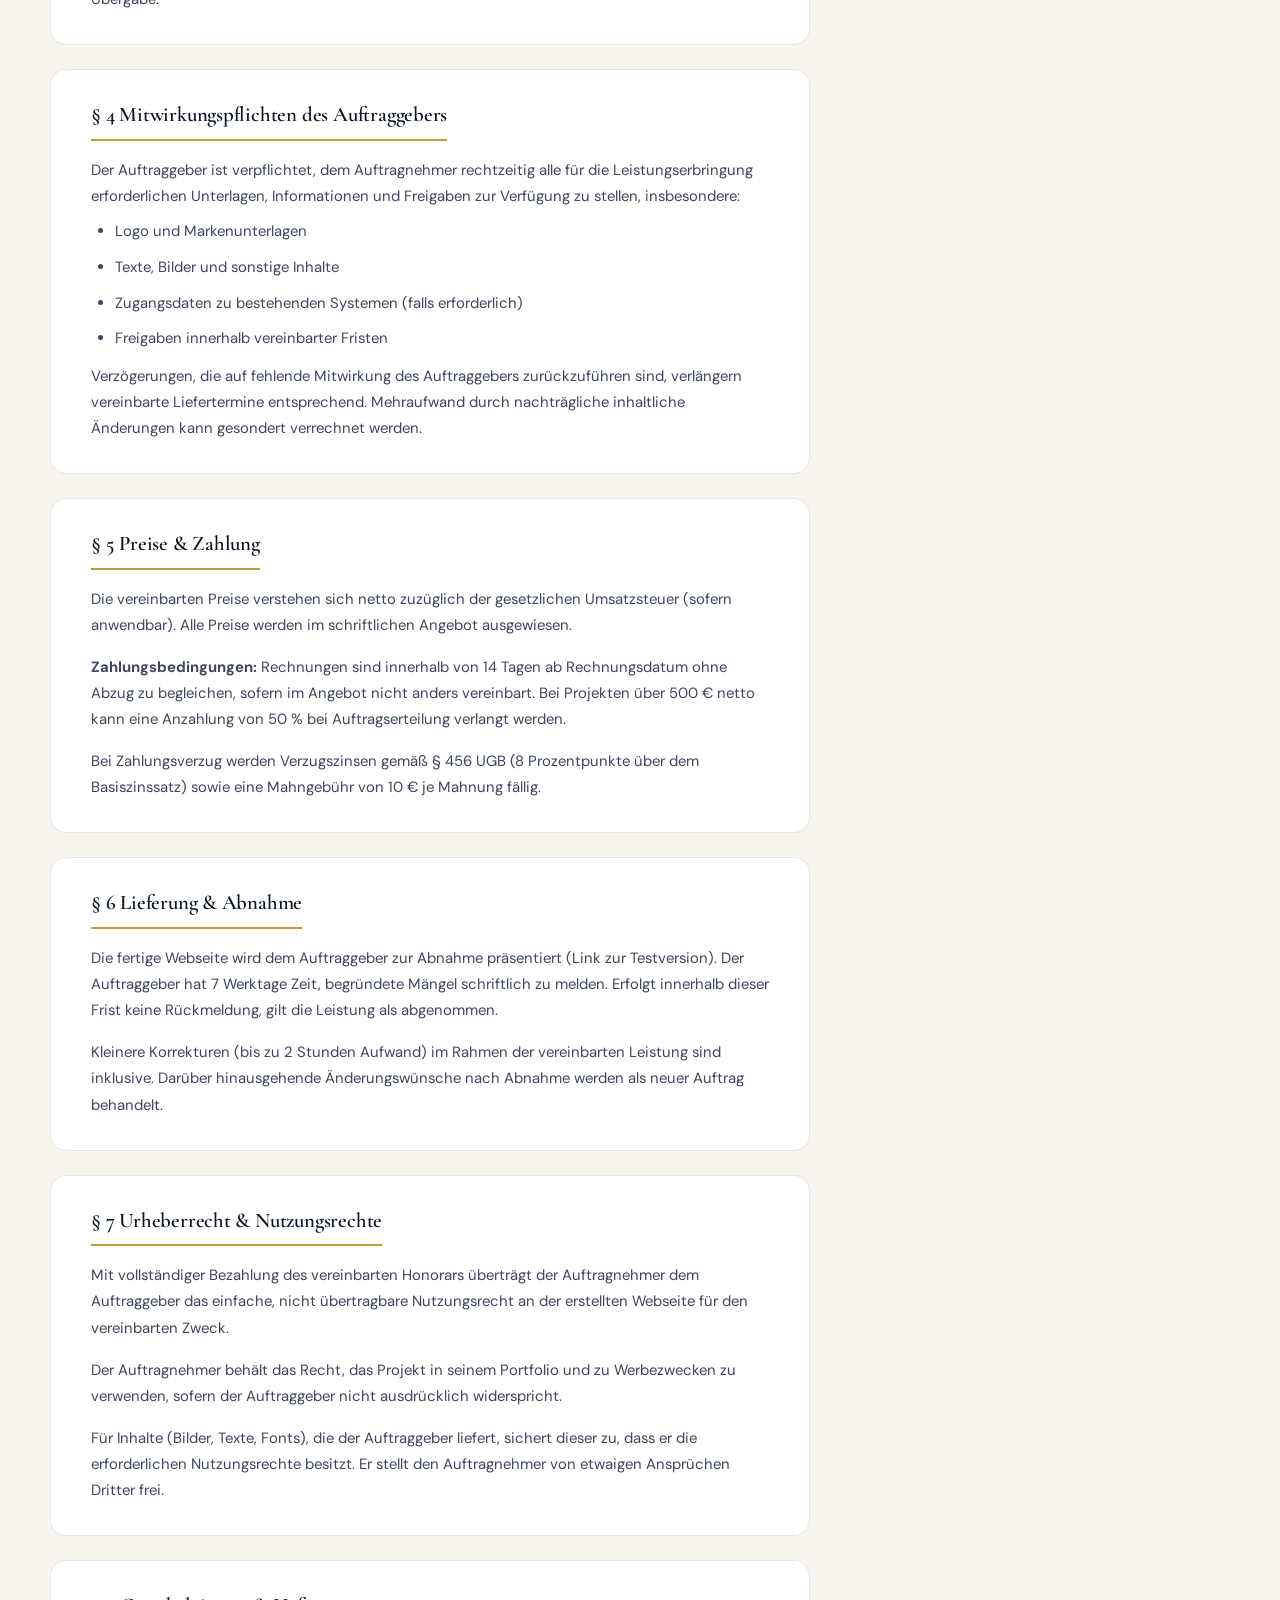
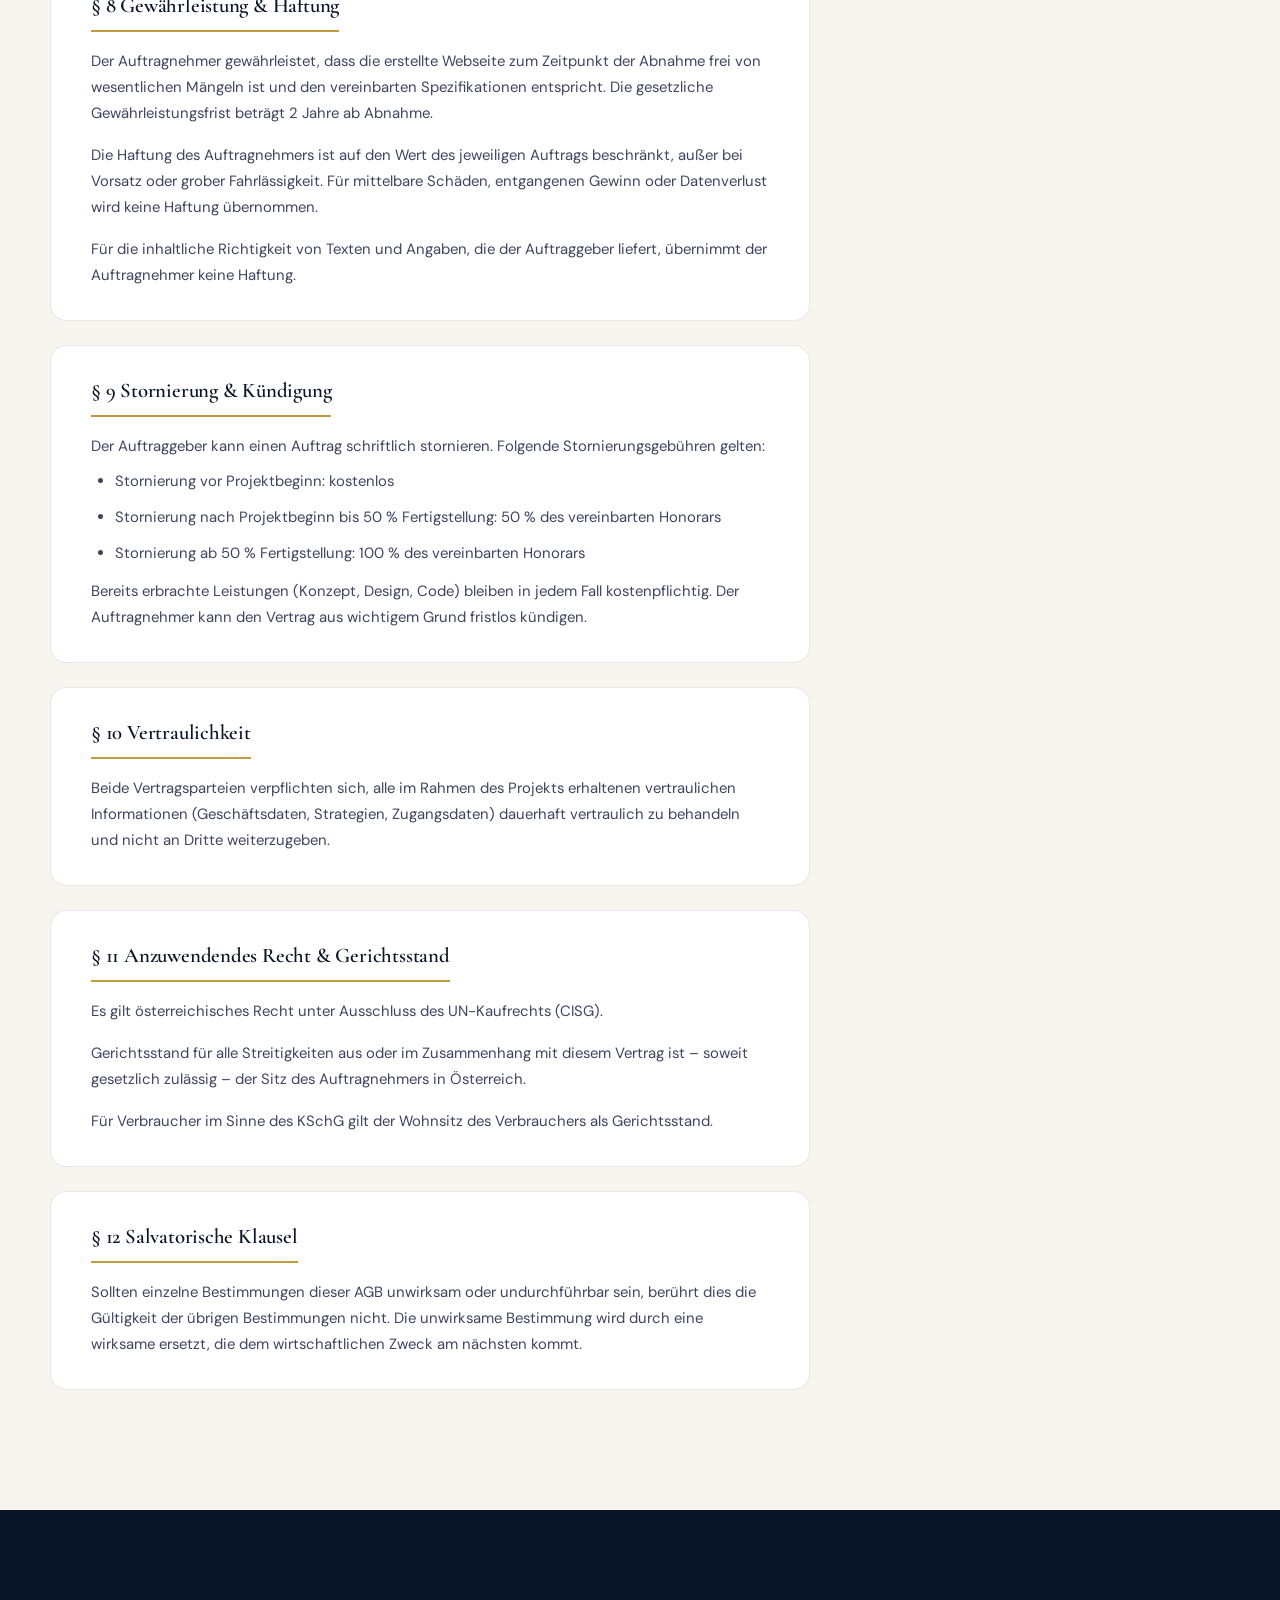
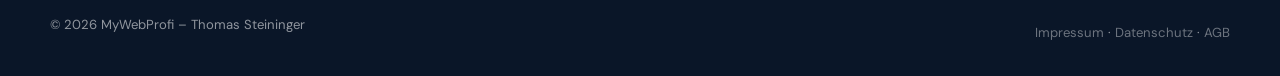
==== commit 4e79dad9: "Add files via upload" ====
--- a/agb.html
+++ b/agb.html
@@ -6,10 +6,12 @@
   <title>AGB – MyWebProfi</title>
   <meta name="description" content="Allgemeine Geschäftsbedingungen von MyWebProfi – Thomas Steininger." />
   <meta name="robots" content="noindex, follow" />
+  <link rel="icon" type="image/svg+xml" href="mywebprofi_favicon.svg" />
   <link rel="canonical" href="https://mywebprofi.at/agb.html" />
   <link rel="preconnect" href="https://fonts.googleapis.com" />
   <link rel="preconnect" href="https://fonts.gstatic.com" crossorigin />
   <link href="https://fonts.googleapis.com/css2?family=Cormorant+Garamond:wght@600;700&family=DM+Sans:wght@300;400;500;600&display=swap" rel="stylesheet" />
+  <link rel="icon" type="image/svg+xml" href="mywebprofi_favicon.svg" />
   <link rel="stylesheet" href="style.css" />
   <style>
     .legal-hero {
@@ -83,8 +85,7 @@
   <header class="site-header scrolled" role="banner">
     <nav class="nav-inner" aria-label="Hauptnavigation">
       <a href="index.html" class="logo" aria-label="MyWebProfi Startseite">
-        <span class="logo-mark">MW</span>
-        <span class="logo-text">MyWeb<strong>Profi</strong></span>
+        <img src="mywebprofi_logo_dark.svg" alt="MyWebProfi Logo" width="160" height="40" style="display:block;" />
       </a>
       <ul class="nav-links" role="list">
         <li><a href="index.html#leistungen">Leistungen</a></li>
--- a/style.css
+++ b/style.css
@@ -208,29 +208,16 @@
 .logo {
   display: flex;
   align-items: center;
-  gap: 0.6rem;
-  color: var(--white);
-  font-family: var(--font-body);
-  font-size: 1.05rem;
-  font-weight: 400;
-  letter-spacing: -0.01em;
   text-decoration: none;
-}
-.logo-mark {
-  width: 36px; height: 36px;
-  background: var(--gold);
-  color: var(--navy);
-  border-radius: 8px;
-  display: grid;
-  place-items: center;
-  font-weight: 700;
-  font-size: 0.85rem;
-  letter-spacing: 0;
-  flex-shrink: 0;
-  transition: transform 0.2s var(--ease-out);
-}
-.logo:hover .logo-mark { transform: rotate(-6deg) scale(1.05); }
-.logo-text strong { font-weight: 700; color: var(--gold); }
+  transition: opacity 0.2s var(--ease-out);
+}
+.logo:hover { opacity: 0.85; }
+
+.logo-img {
+  height: 38px;
+  width: auto;
+  display: block;
+}
 
 /* Nav links */
 .nav-links {
